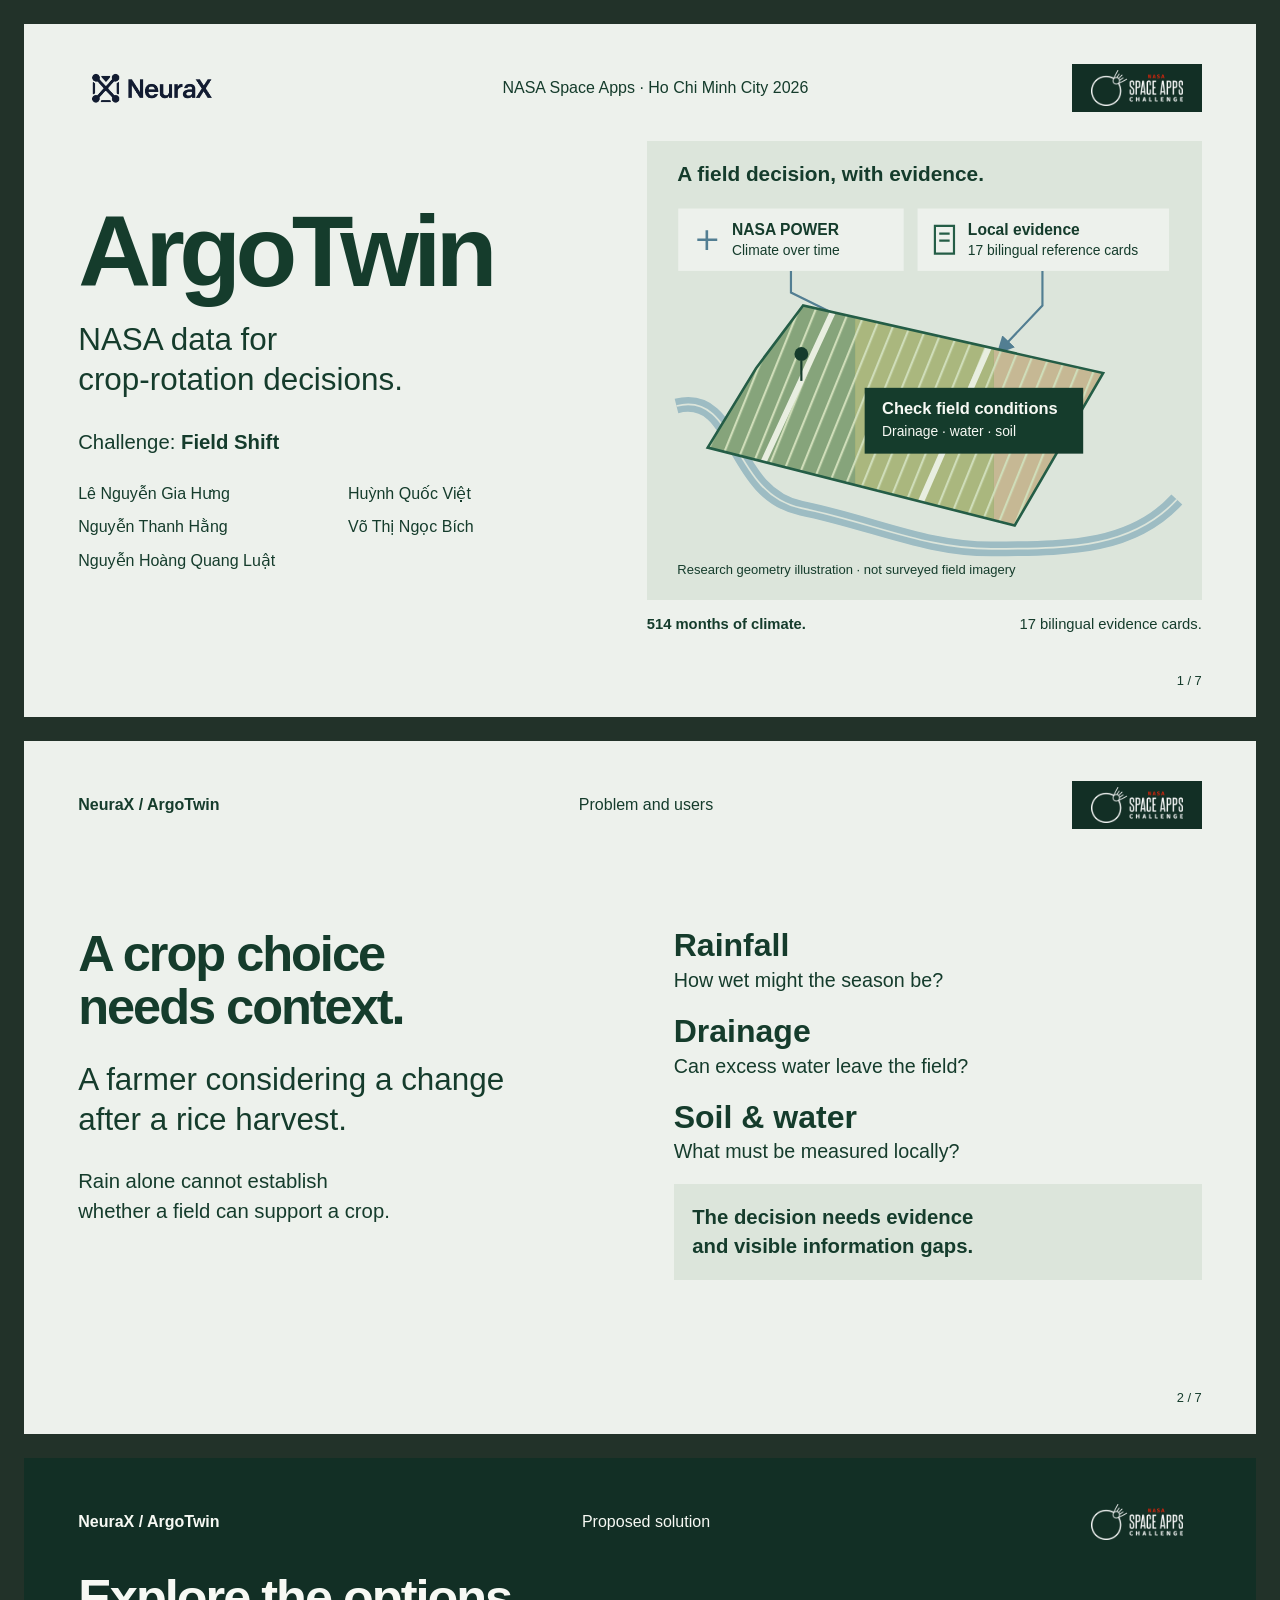
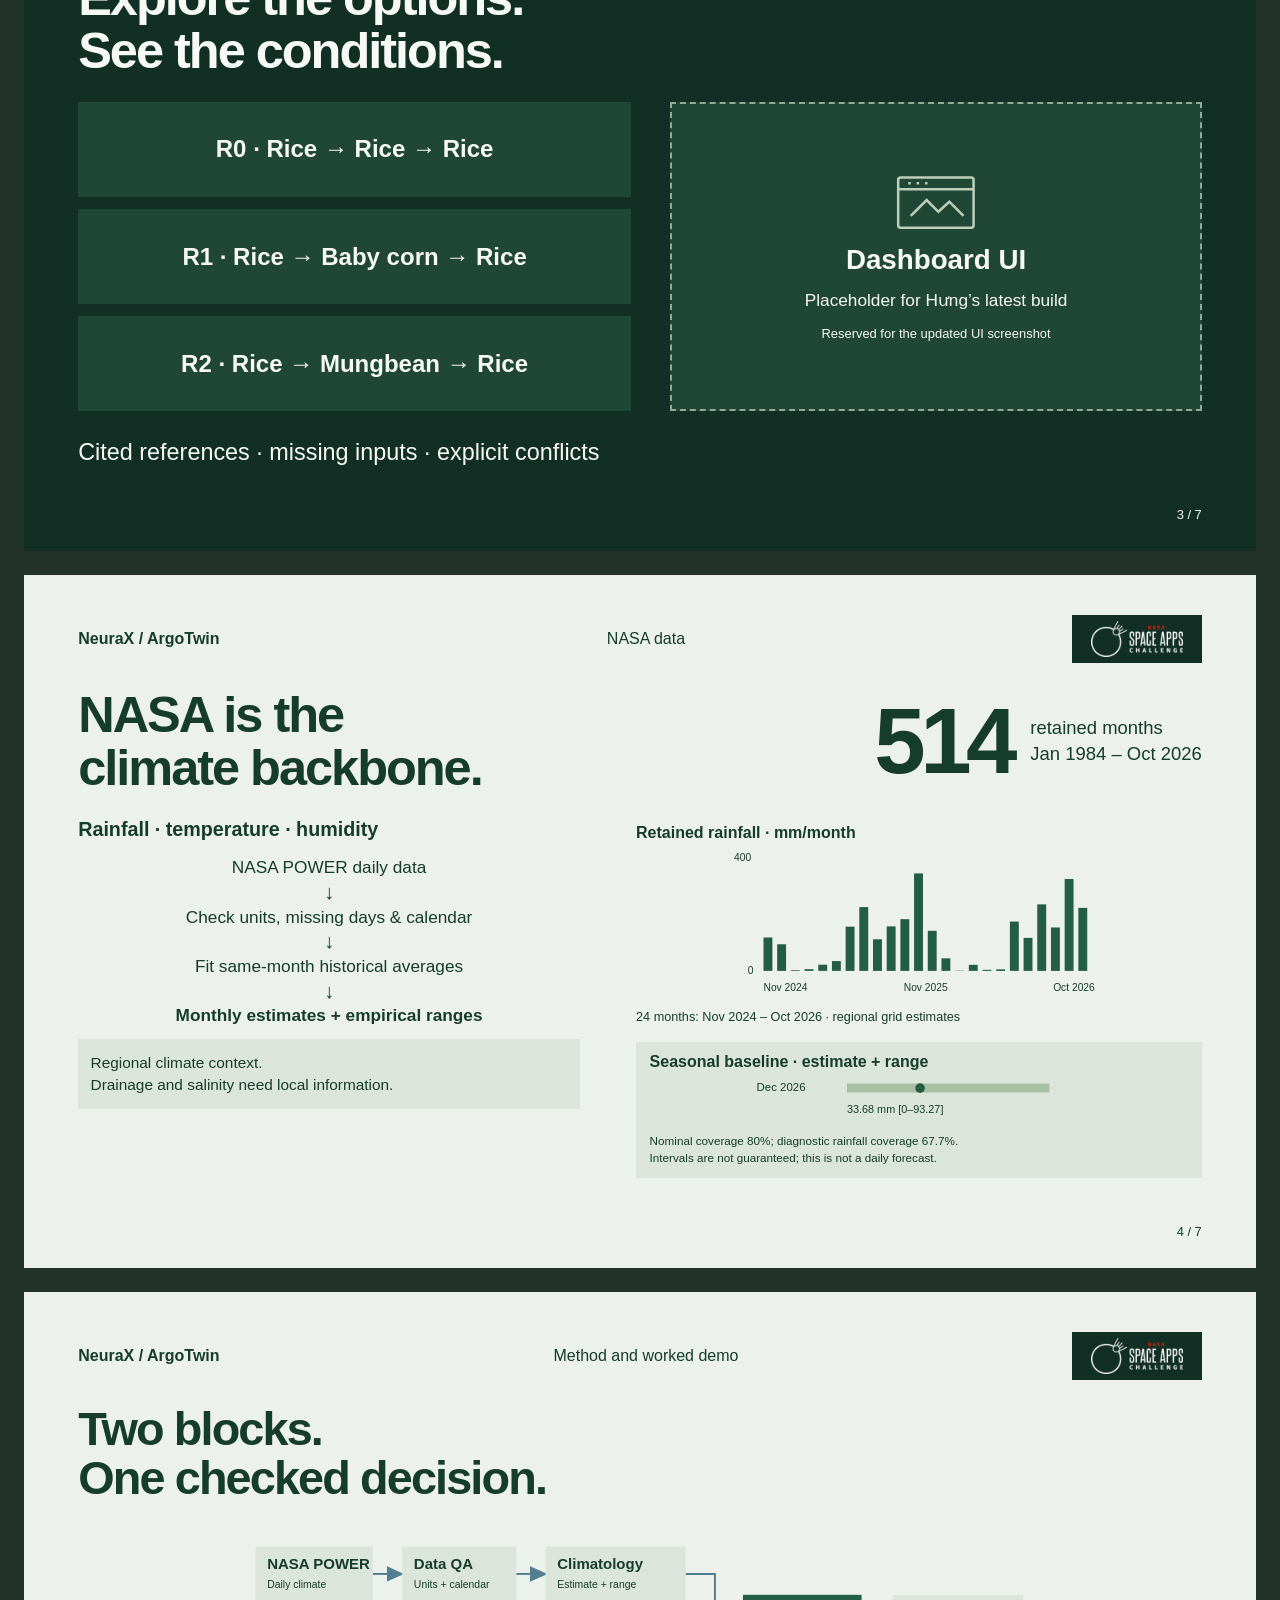
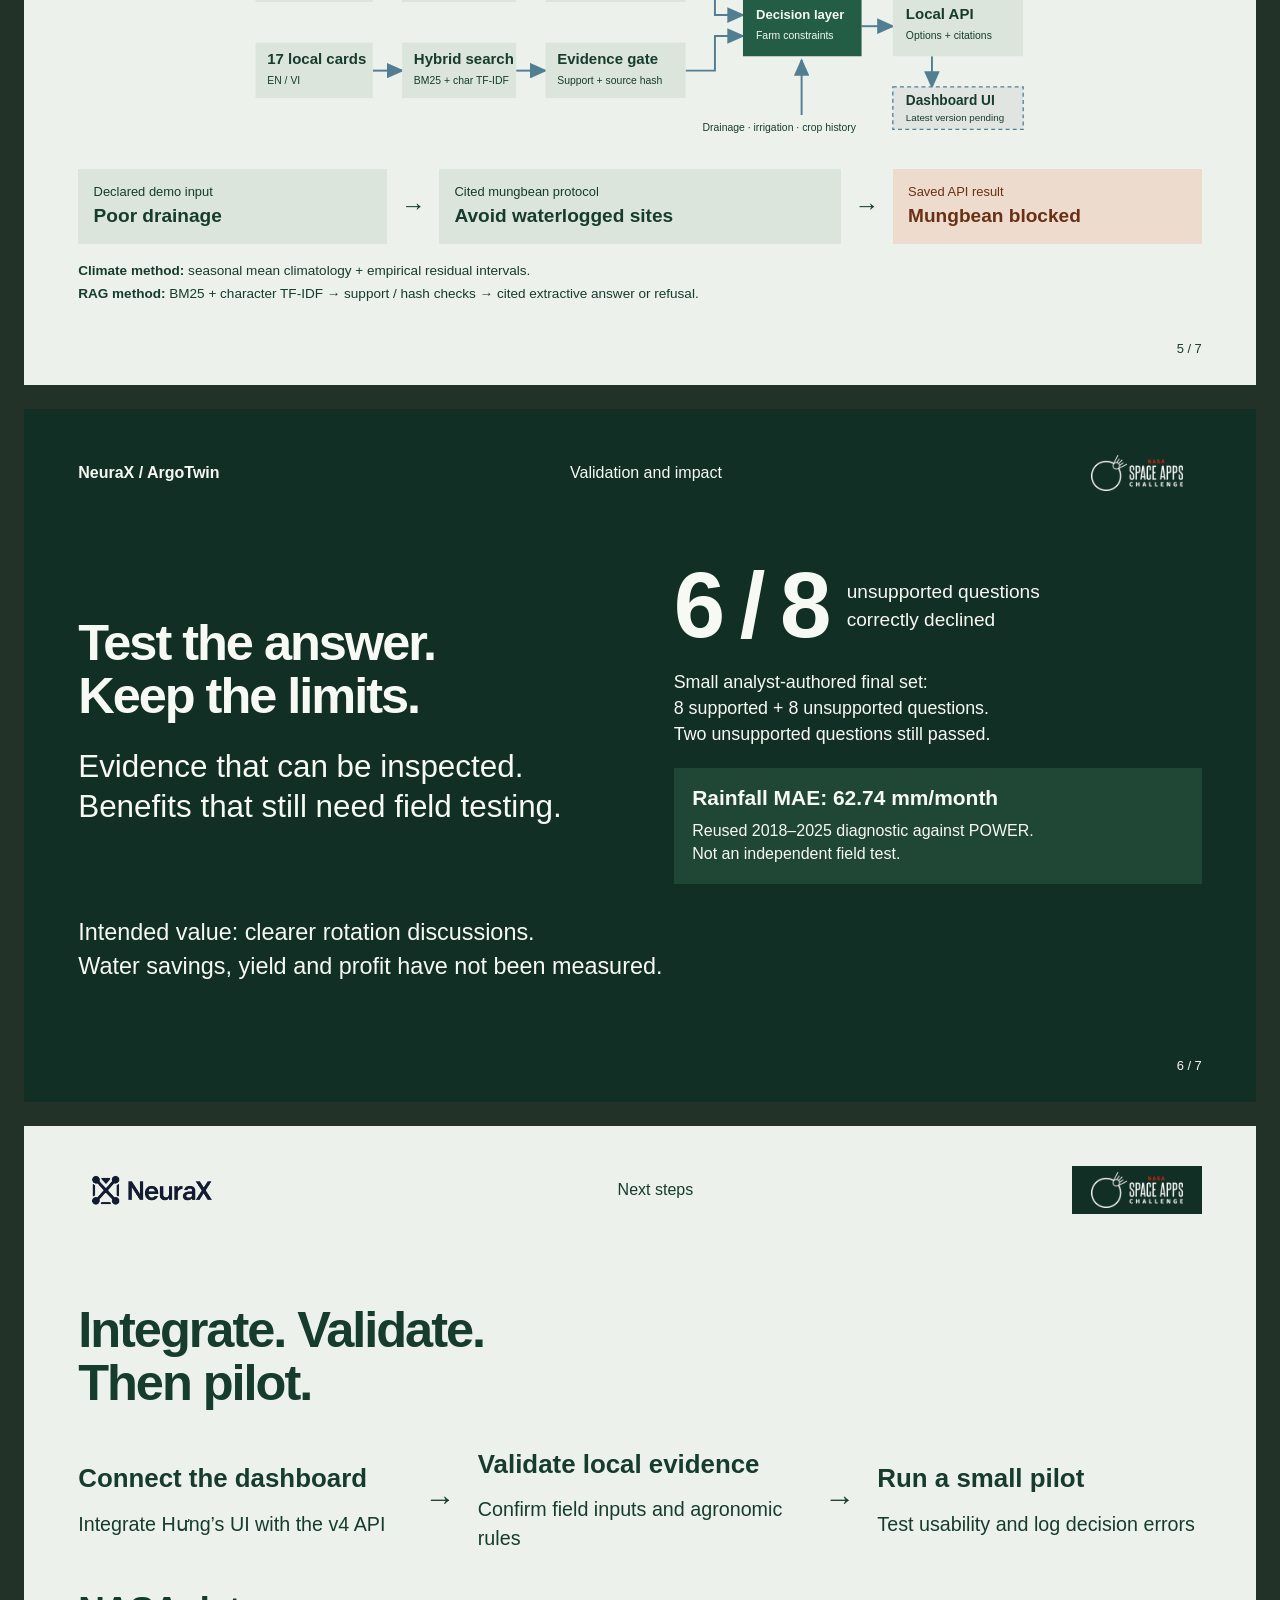
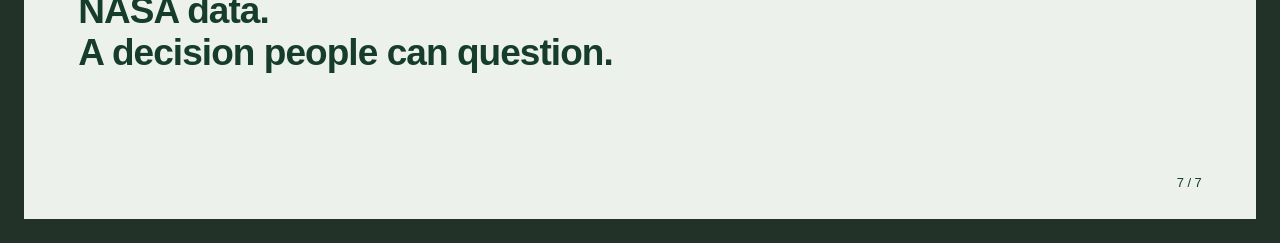
==== nasa-space-apps-2026/pitch/argotwin/ArgoTwin-Pitch.html @ 54bdc5c4 "docs(pitch): add editable seven-slide ArgoTwin deck and speaker handoff" ====
<!doctype html><html lang="en"><head><meta charset="utf-8"><meta name="viewport" content="width=device-width,initial-scale=1"><title>ArgoTwin — seven static slides</title><meta name="description" content="Exactly seven static, PDF-ready ArgoTwin slides for NASA Space Apps Field Shift."><style>:root{font-family:"Segoe UI",Arial,sans-serif;color:#153c2c;background:#223229;font-synthesis:none}*{box-sizing:border-box}body{margin:0;padding:24px 0}.deck{width:min(1440px,calc(100vw - 48px));margin:auto;container-type:inline-size}.slide{background:#edf1ec;width:100%;aspect-ratio:16/9;padding:3.2cqw 4.4cqw 2.2cqw;display:grid;grid-template-rows:4cqw minmax(0,1fr) 2.4cqw;gap:2cqw;margin-bottom:24px;overflow:hidden;break-after:page;page-break-after:always}.slide:last-child{margin-bottom:0;break-after:auto;page-break-after:auto}.slide.dark{background:#122f25;color:#f7f9f4}header,footer{display:flex;align-items:center;justify-content:space-between;gap:2cqw}header{font-size:1.3cqw}footer{font-size:1.05cqw;line-height:1.35;align-items:end}footer>span:last-child{white-space:nowrap}.wordmark{font-weight:650}.team-logo{width:13cqw;height:4cqw;object-fit:contain;object-position:left center}.event-logo{width:10.5cqw;height:3.9cqw;object-fit:contain;background:#122f25;padding:.5cqw .8cqw}h1,h2,p,figure,ul{margin:0}h1{font-size:8.2cqw;letter-spacing:-.055em;line-height:1;font-weight:650}h2{font-size:4.1cqw;line-height:1.05;letter-spacing:-.04em;font-weight:600}p{font-size:1.65cqw;line-height:1.45}strong{font-weight:650}.content{min-height:0;align-content:center}.lead{font-size:2.55cqw;line-height:1.28}.fine{font-size:1.03cqw;line-height:1.45}.cover-argo{display:grid;grid-template-columns:1fr 1.06fr;gap:4%;align-items:center}.cover-copy h1{margin-bottom:1.5cqw}.cover-copy .lead{margin-bottom:2.2cqw}.challenge-name{font-size:1.65cqw}.team-roster{list-style:none;padding:0;margin-top:2.1cqw;display:grid;grid-template-columns:1fr 1fr;gap:.9cqw 1.3cqw;font-size:1.3cqw;line-height:1.4}.team-roster li:last-child{grid-column:1/-1}.cover-visual{display:grid;gap:1.3cqw}.cover-visual>img{display:block;width:100%;height:auto}.cover-visual figcaption{display:flex;justify-content:space-between;gap:1.5cqw;font-size:1.2cqw}.problem{display:grid;grid-template-columns:1fr 1fr;gap:6%}.problem .lead{margin:2.2cqw 0}.decision-list>div{display:grid;gap:.4cqw;margin-bottom:1.7cqw}.decision-list strong{font-size:2.6cqw}.decision-list span{font-size:1.6cqw}.callout{background:#dce5db;padding:1.5cqw;font-weight:600}.solution-static{display:grid;gap:2cqw;grid-template-rows:auto 1fr auto}.solution-split{display:grid;grid-template-columns:1.04fr 1fr;gap:3.5%;min-height:0}.rotation-rows{display:grid;gap:1cqw;align-content:center}.rotation-rows>div{background:#204735;padding:1.35cqw 1.6cqw;display:grid;gap:.5cqw}.rotation-rows strong{font-size:1.95cqw}.rotation-rows span{font-size:1.3cqw}.statement{font-size:1.9cqw}.ui-placeholder{background:#204735;outline:2px dashed #91ab94;outline-offset:-2px;display:flex;flex-direction:column;align-items:center;justify-content:center;text-align:center;padding:2cqw;gap:1cqw}.ui-placeholder svg{width:6.8cqw;height:4.8cqw;fill:none;stroke:#bdcfb9;stroke-width:3}.ui-placeholder strong{font-size:2.25cqw}.ui-placeholder p{font-size:1.4cqw}.ui-placeholder figcaption{font-size:1.05cqw}.data-static{display:grid;gap:1.7cqw;grid-template-rows:auto 1fr}.data-title{display:flex;align-items:center;justify-content:space-between;gap:2cqw}.data-title>div{display:flex;align-items:center;gap:1.5cqw}.big-number{font-size:7.5cqw;line-height:1;letter-spacing:-.06em;white-space:nowrap}.data-title p{font-size:1.5cqw}.data-columns{display:grid;grid-template-columns:.94fr 1.06fr;gap:5%;min-height:0}.data-variables{font-weight:650;font-size:1.6cqw}.data-flow{display:grid;gap:.25cqw;margin:1.1cqw 0;font-size:1.4cqw;line-height:1.2}.data-flow b{font-size:1.65cqw;line-height:1.1}.data-limit{background:#dce5db;padding:1cqw;font-size:1.25cqw}.data-charts{display:grid;gap:.9cqw;min-height:0;align-content:center}.data-charts figure{min-height:0}.data-charts figcaption{font-size:1.3cqw;font-weight:600;margin-bottom:.4cqw}.data-charts svg{display:block;width:100%;height:auto}.data-charts figure:first-child svg{max-height:15cqw}.forecast-strip{background:#dce5db;padding:.9cqw 1.1cqw}.forecast-strip svg{max-height:5.8cqw}.forecast-strip .fine{font-size:.95cqw}.method-static{display:grid;grid-template-rows:auto minmax(0,1fr) auto auto;gap:1.45cqw}.method-static h2{font-size:3.8cqw}.architecture-map{width:100%;height:100%;min-height:0;object-fit:contain;display:block}.worked-demo{display:grid;grid-template-columns:1fr auto 1.3fr auto 1fr;gap:1.1cqw;align-items:center}.worked-demo>div{background:#dce5db;padding:1cqw 1.25cqw;min-height:6.1cqw;display:grid;gap:.5cqw;align-content:center}.worked-demo span{font-size:1.05cqw}.worked-demo strong{font-size:1.55cqw;line-height:1.2}.worked-demo>b{font-size:2cqw}.worked-demo .blocked-result{background:#eddbce;color:#693014}.validation{display:grid;grid-template-columns:1fr 1fr;gap:4% 6%;align-items:center}.validation .lead{margin-top:2cqw}.evaluation{display:flex;gap:1.7cqw;align-items:center;margin-bottom:1.5cqw}.evaluation p{font-size:1.55cqw}.validation-proof>p{font-size:1.45cqw}.climate-limit{margin-top:1.6cqw;padding:1.5cqw;background:#204735}.climate-limit strong{font-size:1.7cqw}.climate-limit p{font-size:1.3cqw;margin-top:.7cqw}.impact{grid-column:1/-1;font-size:1.9cqw;margin-top:1cqw}.next{display:grid;gap:3cqw}.next-flow{display:flex;align-items:center;justify-content:space-between;gap:1.8cqw}.next-flow p{display:grid;gap:1cqw;flex:1}.next-flow strong{font-size:2.1cqw}.next-flow span{font-size:1.6cqw}.next-flow>b{font-size:2.5cqw}.closing{font-size:3cqw;line-height:1.15;font-weight:600;letter-spacing:-.025em}
.data-flow{text-align:center}
.rotation-rows{grid-auto-rows:1fr;align-content:stretch}
.rotation-rows>div{place-items:center;text-align:center;min-height:6cqw}
.method-summary{display:grid;gap:.35cqw}
.method-summary p{font-size:1.1cqw;line-height:1.4}
.data-flow b{display:block;width:100%;justify-self:stretch;text-align:center}
.data-charts{display:flex;flex-direction:column;justify-content:center;gap:1.3cqw}
.data-charts figure{flex:0 0 auto;min-height:auto}
.data-charts figure:first-child svg{height:12.5cqw;max-height:none}
.data-charts figure:first-child .fine{margin-top:.5cqw}
.forecast-strip svg{height:4.6cqw;max-height:none}
@media print{@page{size:16in 9in;margin:0}:root,body{background:#edf1ec;print-color-adjust:exact;-webkit-print-color-adjust:exact}body{padding:0;margin:0}.deck{width:16in;max-width:none;margin:0}.slide{height:9in;aspect-ratio:auto;margin:0;break-inside:avoid;page-break-inside:avoid}.slide:last-child{break-after:auto;page-break-after:auto}}
</style></head><body data-static="true"><main class="deck"><section id="slide-1" class="slide active" aria-labelledby="title1" data-title="Project and team">
 <header><img class="team-logo" src="[data-uri]" alt="NeuraX team"><span>NASA Space Apps · Ho Chi Minh City 2026</span><img class="event-logo" src="[data-uri]" alt="NASA International Space Apps Challenge"></header>
 <div class="cover content cover-argo">
  <div class="cover-copy"><h1 id="title1">ArgoTwin</h1><p class="lead">NASA data for<br>crop-rotation decisions.</p><p class="challenge-name">Challenge: <strong>Field Shift</strong></p><ul class="team-roster" aria-label="NeuraX team members"><li>Lê Nguyễn Gia Hưng</li><li>Huỳnh Quốc Việt</li><li>Nguyễn Thanh Hằng</li><li>Võ Thị Ngọc Bích</li><li>Nguyễn Hoàng Quang Luật</li></ul></div>
  <figure class="cover-visual"><img src="[data-uri]" alt="Illustration of NASA climate and local evidence supporting conditional field decisions; not a surveyed field"><figcaption><strong>514 months of climate.</strong><span>17 bilingual evidence cards.</span></figcaption></figure>
 </div>
 <footer><span></span><span>1 / 7</span></footer>
</section><section id="slide-2" class="slide" aria-labelledby="title2" data-title="Problem and users">
 <header><span class="wordmark">NeuraX / ArgoTwin</span><span>Problem and users</span><img class="event-logo" src="[data-uri]" alt="NASA International Space Apps Challenge"></header>
 <div class="content problem"><div><h2 id="title2">A crop choice<br>needs context.</h2><p class="lead">A farmer considering a change<br>after a rice harvest.</p><p>Rain alone cannot establish<br>whether a field can support a crop.</p></div><div class="decision-list"><div><strong>Rainfall</strong><span>How wet might the season be?</span></div><div><strong>Drainage</strong><span>Can excess water leave the field?</span></div><div><strong>Soil & water</strong><span>What must be measured locally?</span></div><p class="callout">The decision needs evidence<br>and visible information gaps.</p></div></div>
 <footer><span></span><span>2 / 7</span></footer>
</section><section id="slide-3" class="slide dark" aria-labelledby="title3"><header><span class="wordmark">NeuraX / ArgoTwin</span><span>Proposed solution</span><img class="event-logo" src="[data-uri]" alt="NASA Space Apps Challenge"></header>
<div class="content solution-static"><h2 id="title3">Explore the options.<br>See the conditions.</h2><div class="solution-split"><div class="rotation-rows"><div><strong>R0 · Rice → Rice → Rice</strong></div><div><strong>R1 · Rice → Baby corn → Rice</strong></div><div><strong>R2 · Rice → Mungbean → Rice</strong></div></div><figure class="ui-placeholder"><svg viewBox="0 0 100 70" aria-hidden="true"><rect x="5" y="5" width="90" height="60" rx="3"/><path d="M5 19H95M17 12H20M27 12H30M37 12H40M20 51L39 32L53 46L66 34L83 51"/></svg><strong>Dashboard UI</strong><p>Placeholder for Hưng’s latest build</p><figcaption>Reserved for the updated UI screenshot</figcaption></figure></div><p class="statement">Cited references · missing inputs · explicit conflicts</p></div>
<footer><span></span><span>3 / 7</span></footer></section><section id="slide-4" class="slide" aria-labelledby="title4"><header><span class="wordmark">NeuraX / ArgoTwin</span><span>NASA data</span><img class="event-logo" src="[data-uri]" alt="NASA Space Apps Challenge"></header>
<div class="content data-static"><div class="data-title"><h2 id="title4">NASA is the<br>climate backbone.</h2><div><strong class="big-number">514</strong><p>retained months<br>Jan 1984 – Oct 2026</p></div></div><div class="data-columns"><div><p class="data-variables">Rainfall · temperature · humidity</p><div class="data-flow"><span>NASA POWER daily data</span><b>↓</b><span>Check units, missing days &amp; calendar</span><b>↓</b><span>Fit same-month historical averages</span><b>↓</b><strong>Monthly estimates + empirical ranges</strong></div><p class="data-limit">Regional climate context.<br>Drainage and salinity need local information.</p></div><div class="data-charts"><figure><figcaption>Retained rainfall · mm/month</figcaption><svg viewBox="0 0 540 225" role="img" aria-label="Retained monthly POWER rainfall, November 2024 to October 2026"><g font-family="Segoe UI,Arial,sans-serif" font-size="15" fill="#153c2c"><text x="0" y="20">400</text><text x="20" y="185">0</text><rect x="43" y="132.22" width="13" height="48.78" fill="#245d46"/><rect x="63" y="142.11" width="13" height="38.89" fill="#245d46"/><rect x="83" y="179.95" width="13" height="1.05" fill="#245d46"/><rect x="103" y="178.48" width="13" height="2.52" fill="#245d46"/><rect x="123" y="171.98" width="13" height="9.02" fill="#245d46"/><rect x="143" y="166.67" width="13" height="14.33" fill="#245d46"/><rect x="163" y="116.40" width="13" height="64.60" fill="#245d46"/><rect x="183" y="87.78" width="13" height="93.22" fill="#245d46"/><rect x="203" y="134.85" width="13" height="46.15" fill="#245d46"/><rect x="223" y="116.00" width="13" height="65.00" fill="#245d46"/><rect x="243" y="105.45" width="13" height="75.55" fill="#245d46"/><rect x="263" y="38.56" width="13" height="142.44" fill="#245d46"/><rect x="283" y="122.49" width="13" height="58.51" fill="#245d46"/><rect x="303" y="162.65" width="13" height="18.35" fill="#245d46"/><rect x="323" y="180.62" width="13" height="0.38" fill="#245d46"/><rect x="343" y="172.17" width="13" height="8.83" fill="#245d46"/><rect x="363" y="179.48" width="13" height="1.52" fill="#245d46"/><rect x="383" y="178.71" width="13" height="2.29" fill="#245d46"/><rect x="403" y="108.95" width="13" height="72.05" fill="#245d46"/><rect x="423" y="132.78" width="13" height="48.22" fill="#245d46"/><rect x="443" y="83.83" width="13" height="97.17" fill="#245d46"/><rect x="463" y="117.59" width="13" height="63.41" fill="#245d46"/><rect x="483" y="46.78" width="13" height="134.22" fill="#245d46"/><rect x="503" y="88.96" width="13" height="92.04" fill="#245d46"/><text x="43" y="211">Nov 2024</text><text x="280" y="211" text-anchor="middle">Nov 2025</text><text x="527" y="211" text-anchor="end">Oct 2026</text></g></svg><p class="fine">24 months: Nov 2024 – Oct 2026 · regional grid estimates</p></figure><figure class="forecast-strip"><figcaption>Seasonal baseline · estimate + range</figcaption><svg viewBox="0 0 540 94" role="img" aria-label="December 2026 rainfall estimate 33.68 millimetres, empirical range zero to 93.27"><g font-family="Segoe UI,Arial,sans-serif" fill="#153c2c"><text x="0" y="25" font-size="19">Dec 2026</text><line x1="150" y1="20" x2="485.77" y2="20" stroke="#a8bfa4" stroke-width="15"/><circle cx="271.25" cy="20" r="8" fill="#245d46"/><text x="150" y="62" font-size="18">33.68 mm  [0–93.27]</text></g></svg><p class="fine">Nominal coverage 80%; diagnostic rainfall coverage 67.7%.<br>Intervals are not guaranteed; this is not a daily forecast.</p></figure></div></div></div>
<footer><span></span><span>4 / 7</span></footer></section><section id="slide-5" class="slide" aria-labelledby="title5"><header><span class="wordmark">NeuraX / ArgoTwin</span><span>Method and worked demo</span><img class="event-logo" src="[data-uri]" alt="NASA Space Apps Challenge"></header>
<div class="content method-static"><h2 id="title5">Two blocks.<br>One checked decision.</h2><img class="architecture-map" src="[data-uri]" alt="Climate and retrieval blocks feed a decision layer and local API; dashboard UI is pending"><div class="worked-demo"><div><span>Declared demo input</span><strong>Poor drainage</strong></div><b aria-hidden="true">→</b><div><span>Cited mungbean protocol</span><strong>Avoid waterlogged sites</strong></div><b aria-hidden="true">→</b><div class="blocked-result"><span>Saved API result</span><strong>Mungbean blocked</strong></div></div><div class="method-summary"><p><strong>Climate method:</strong> seasonal mean climatology + empirical residual intervals.</p><p><strong>RAG method:</strong> BM25 + character TF-IDF → support / hash checks → cited extractive answer or refusal.</p></div></div>
<footer><span></span><span>5 / 7</span></footer></section><section id="slide-6" class="slide dark" aria-labelledby="title6" data-title="Validation and impact">
 <header><span class="wordmark">NeuraX / ArgoTwin</span><span>Validation and impact</span><img class="event-logo" src="[data-uri]" alt="NASA International Space Apps Challenge"></header>
 <div class="content validation"><div><h2 id="title6">Test the answer.<br>Keep the limits.</h2><p class="lead">Evidence that can be inspected.<br>Benefits that still need field testing.</p></div><div class="validation-proof"><div class="evaluation"><strong class="big-number">6 / 8</strong><p>unsupported questions<br>correctly declined</p></div><p>Small analyst-authored final set:<br>8 supported + 8 unsupported questions.<br>Two unsupported questions still passed.</p><div class="climate-limit"><strong>Rainfall MAE: 62.74 mm/month</strong><p>Reused 2018–2025 diagnostic against POWER.<br>Not an independent field test.</p></div></div><p class="impact">Intended value: clearer rotation discussions.<br>Water savings, yield and profit have not been measured.</p></div>
 <footer><span></span><span>6 / 7</span></footer>
</section><section id="slide-7" class="slide" aria-labelledby="title7" data-title="Next steps">
 <header><img class="team-logo" src="[data-uri]" alt="NeuraX team"><span>Next steps</span><img class="event-logo" src="[data-uri]" alt="NASA International Space Apps Challenge"></header>
 <div class="content next"><h2 id="title7">Integrate. Validate.<br>Then pilot.</h2><div class="next-flow"><p><strong>Connect the dashboard</strong><span>Integrate Hưng’s UI with the v4 API</span></p><b aria-hidden="true">→</b><p><strong>Validate local evidence</strong><span>Confirm field inputs and agronomic rules</span></p><b aria-hidden="true">→</b><p><strong>Run a small pilot</strong><span>Test usability and log decision errors</span></p></div><p class="closing">NASA data.<br>A decision people can question.</p></div>
 <footer><span></span><span>7 / 7</span></footer>
</section></main></body></html>
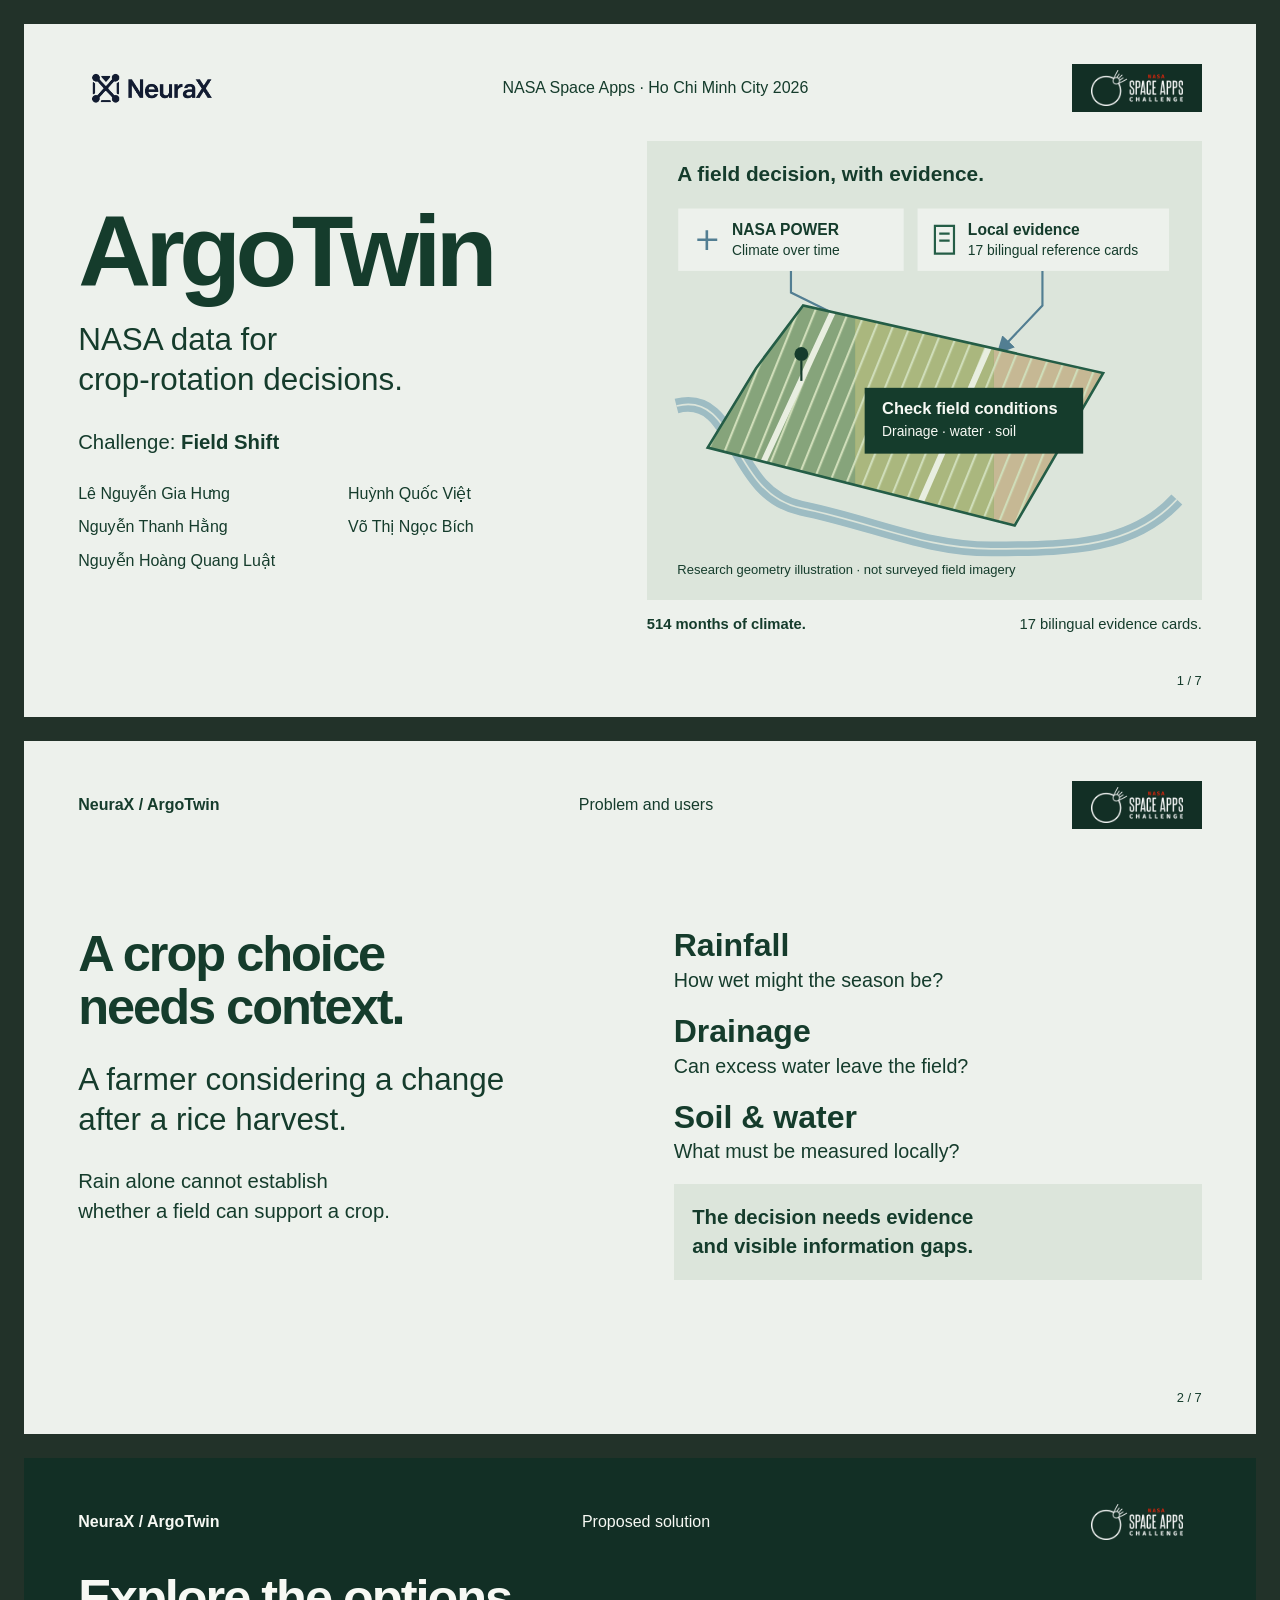
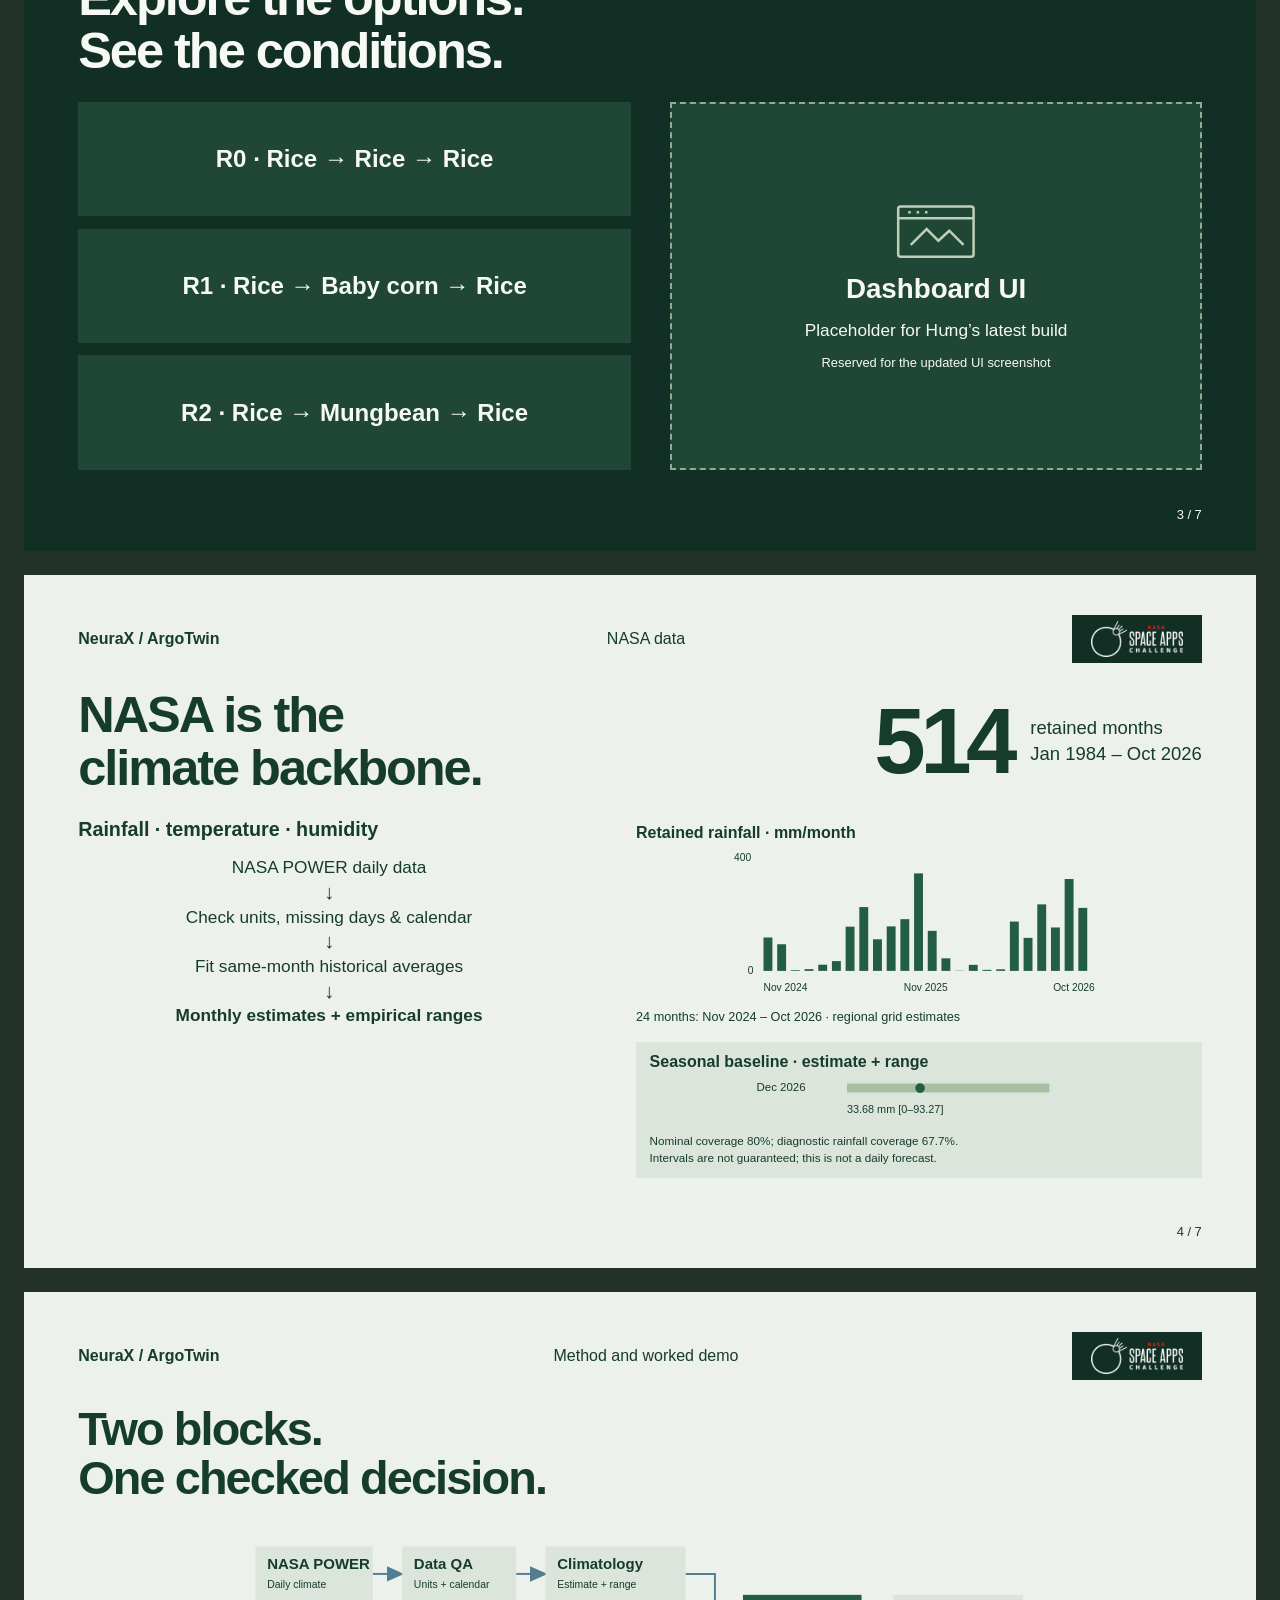
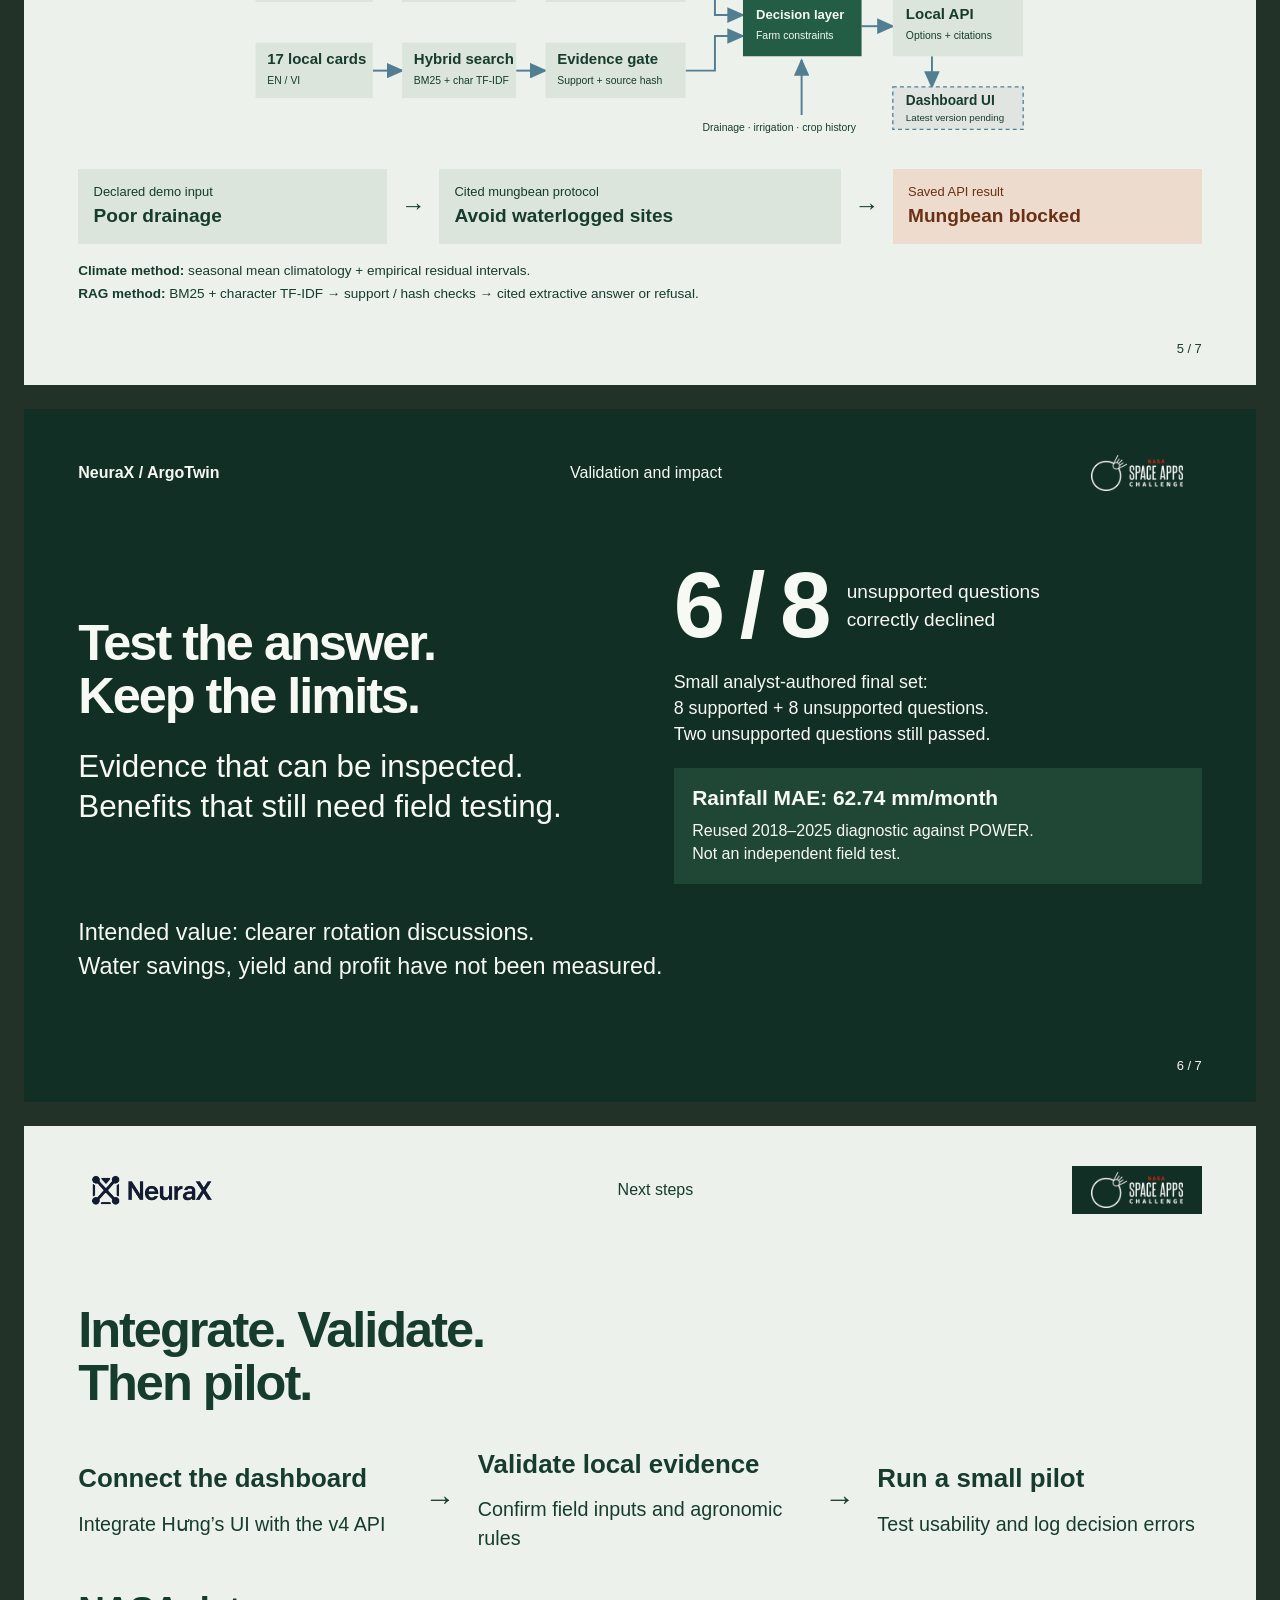
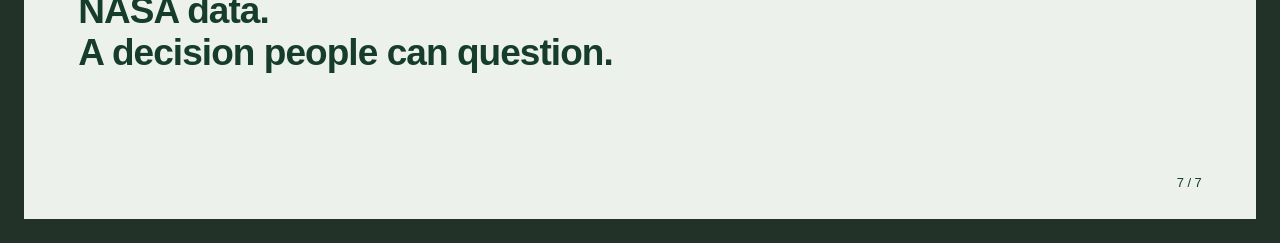
==== commit 8d81cc54: "docs(pitch): trim slide copy and clarify rainfall uncertainty" ====
--- a/nasa-space-apps-2026/pitch/argotwin/ArgoTwin-Pitch.html
+++ b/nasa-space-apps-2026/pitch/argotwin/ArgoTwin-Pitch.html
@@ -1,5 +1,6 @@
 <!doctype html><html lang="en"><head><meta charset="utf-8"><meta name="viewport" content="width=device-width,initial-scale=1"><title>ArgoTwin — seven static slides</title><meta name="description" content="Exactly seven static, PDF-ready ArgoTwin slides for NASA Space Apps Field Shift."><style>:root{font-family:"Segoe UI",Arial,sans-serif;color:#153c2c;background:#223229;font-synthesis:none}*{box-sizing:border-box}body{margin:0;padding:24px 0}.deck{width:min(1440px,calc(100vw - 48px));margin:auto;container-type:inline-size}.slide{background:#edf1ec;width:100%;aspect-ratio:16/9;padding:3.2cqw 4.4cqw 2.2cqw;display:grid;grid-template-rows:4cqw minmax(0,1fr) 2.4cqw;gap:2cqw;margin-bottom:24px;overflow:hidden;break-after:page;page-break-after:always}.slide:last-child{margin-bottom:0;break-after:auto;page-break-after:auto}.slide.dark{background:#122f25;color:#f7f9f4}header,footer{display:flex;align-items:center;justify-content:space-between;gap:2cqw}header{font-size:1.3cqw}footer{font-size:1.05cqw;line-height:1.35;align-items:end}footer>span:last-child{white-space:nowrap}.wordmark{font-weight:650}.team-logo{width:13cqw;height:4cqw;object-fit:contain;object-position:left center}.event-logo{width:10.5cqw;height:3.9cqw;object-fit:contain;background:#122f25;padding:.5cqw .8cqw}h1,h2,p,figure,ul{margin:0}h1{font-size:8.2cqw;letter-spacing:-.055em;line-height:1;font-weight:650}h2{font-size:4.1cqw;line-height:1.05;letter-spacing:-.04em;font-weight:600}p{font-size:1.65cqw;line-height:1.45}strong{font-weight:650}.content{min-height:0;align-content:center}.lead{font-size:2.55cqw;line-height:1.28}.fine{font-size:1.03cqw;line-height:1.45}.cover-argo{display:grid;grid-template-columns:1fr 1.06fr;gap:4%;align-items:center}.cover-copy h1{margin-bottom:1.5cqw}.cover-copy .lead{margin-bottom:2.2cqw}.challenge-name{font-size:1.65cqw}.team-roster{list-style:none;padding:0;margin-top:2.1cqw;display:grid;grid-template-columns:1fr 1fr;gap:.9cqw 1.3cqw;font-size:1.3cqw;line-height:1.4}.team-roster li:last-child{grid-column:1/-1}.cover-visual{display:grid;gap:1.3cqw}.cover-visual>img{display:block;width:100%;height:auto}.cover-visual figcaption{display:flex;justify-content:space-between;gap:1.5cqw;font-size:1.2cqw}.problem{display:grid;grid-template-columns:1fr 1fr;gap:6%}.problem .lead{margin:2.2cqw 0}.decision-list>div{display:grid;gap:.4cqw;margin-bottom:1.7cqw}.decision-list strong{font-size:2.6cqw}.decision-list span{font-size:1.6cqw}.callout{background:#dce5db;padding:1.5cqw;font-weight:600}.solution-static{display:grid;gap:2cqw;grid-template-rows:auto 1fr auto}.solution-split{display:grid;grid-template-columns:1.04fr 1fr;gap:3.5%;min-height:0}.rotation-rows{display:grid;gap:1cqw;align-content:center}.rotation-rows>div{background:#204735;padding:1.35cqw 1.6cqw;display:grid;gap:.5cqw}.rotation-rows strong{font-size:1.95cqw}.rotation-rows span{font-size:1.3cqw}.statement{font-size:1.9cqw}.ui-placeholder{background:#204735;outline:2px dashed #91ab94;outline-offset:-2px;display:flex;flex-direction:column;align-items:center;justify-content:center;text-align:center;padding:2cqw;gap:1cqw}.ui-placeholder svg{width:6.8cqw;height:4.8cqw;fill:none;stroke:#bdcfb9;stroke-width:3}.ui-placeholder strong{font-size:2.25cqw}.ui-placeholder p{font-size:1.4cqw}.ui-placeholder figcaption{font-size:1.05cqw}.data-static{display:grid;gap:1.7cqw;grid-template-rows:auto 1fr}.data-title{display:flex;align-items:center;justify-content:space-between;gap:2cqw}.data-title>div{display:flex;align-items:center;gap:1.5cqw}.big-number{font-size:7.5cqw;line-height:1;letter-spacing:-.06em;white-space:nowrap}.data-title p{font-size:1.5cqw}.data-columns{display:grid;grid-template-columns:.94fr 1.06fr;gap:5%;min-height:0}.data-variables{font-weight:650;font-size:1.6cqw}.data-flow{display:grid;gap:.25cqw;margin:1.1cqw 0;font-size:1.4cqw;line-height:1.2}.data-flow b{font-size:1.65cqw;line-height:1.1}.data-limit{background:#dce5db;padding:1cqw;font-size:1.25cqw}.data-charts{display:grid;gap:.9cqw;min-height:0;align-content:center}.data-charts figure{min-height:0}.data-charts figcaption{font-size:1.3cqw;font-weight:600;margin-bottom:.4cqw}.data-charts svg{display:block;width:100%;height:auto}.data-charts figure:first-child svg{max-height:15cqw}.forecast-strip{background:#dce5db;padding:.9cqw 1.1cqw}.forecast-strip svg{max-height:5.8cqw}.forecast-strip .fine{font-size:.95cqw}.method-static{display:grid;grid-template-rows:auto minmax(0,1fr) auto auto;gap:1.45cqw}.method-static h2{font-size:3.8cqw}.architecture-map{width:100%;height:100%;min-height:0;object-fit:contain;display:block}.worked-demo{display:grid;grid-template-columns:1fr auto 1.3fr auto 1fr;gap:1.1cqw;align-items:center}.worked-demo>div{background:#dce5db;padding:1cqw 1.25cqw;min-height:6.1cqw;display:grid;gap:.5cqw;align-content:center}.worked-demo span{font-size:1.05cqw}.worked-demo strong{font-size:1.55cqw;line-height:1.2}.worked-demo>b{font-size:2cqw}.worked-demo .blocked-result{background:#eddbce;color:#693014}.validation{display:grid;grid-template-columns:1fr 1fr;gap:4% 6%;align-items:center}.validation .lead{margin-top:2cqw}.evaluation{display:flex;gap:1.7cqw;align-items:center;margin-bottom:1.5cqw}.evaluation p{font-size:1.55cqw}.validation-proof>p{font-size:1.45cqw}.climate-limit{margin-top:1.6cqw;padding:1.5cqw;background:#204735}.climate-limit strong{font-size:1.7cqw}.climate-limit p{font-size:1.3cqw;margin-top:.7cqw}.impact{grid-column:1/-1;font-size:1.9cqw;margin-top:1cqw}.next{display:grid;gap:3cqw}.next-flow{display:flex;align-items:center;justify-content:space-between;gap:1.8cqw}.next-flow p{display:grid;gap:1cqw;flex:1}.next-flow strong{font-size:2.1cqw}.next-flow span{font-size:1.6cqw}.next-flow>b{font-size:2.5cqw}.closing{font-size:3cqw;line-height:1.15;font-weight:600;letter-spacing:-.025em}
 .data-flow{text-align:center}
+.solution-static{grid-template-rows:auto minmax(0,1fr)}
 .rotation-rows{grid-auto-rows:1fr;align-content:stretch}
 .rotation-rows>div{place-items:center;text-align:center;min-height:6cqw}
 .method-summary{display:grid;gap:.35cqw}
@@ -23,9 +24,9 @@
  <div class="content problem"><div><h2 id="title2">A crop choice<br>needs context.</h2><p class="lead">A farmer considering a change<br>after a rice harvest.</p><p>Rain alone cannot establish<br>whether a field can support a crop.</p></div><div class="decision-list"><div><strong>Rainfall</strong><span>How wet might the season be?</span></div><div><strong>Drainage</strong><span>Can excess water leave the field?</span></div><div><strong>Soil & water</strong><span>What must be measured locally?</span></div><p class="callout">The decision needs evidence<br>and visible information gaps.</p></div></div>
  <footer><span></span><span>2 / 7</span></footer>
 </section><section id="slide-3" class="slide dark" aria-labelledby="title3"><header><span class="wordmark">NeuraX / ArgoTwin</span><span>Proposed solution</span><img class="event-logo" src="[data-uri]" alt="NASA Space Apps Challenge"></header>
-<div class="content solution-static"><h2 id="title3">Explore the options.<br>See the conditions.</h2><div class="solution-split"><div class="rotation-rows"><div><strong>R0 · Rice → Rice → Rice</strong></div><div><strong>R1 · Rice → Baby corn → Rice</strong></div><div><strong>R2 · Rice → Mungbean → Rice</strong></div></div><figure class="ui-placeholder"><svg viewBox="0 0 100 70" aria-hidden="true"><rect x="5" y="5" width="90" height="60" rx="3"/><path d="M5 19H95M17 12H20M27 12H30M37 12H40M20 51L39 32L53 46L66 34L83 51"/></svg><strong>Dashboard UI</strong><p>Placeholder for Hưng’s latest build</p><figcaption>Reserved for the updated UI screenshot</figcaption></figure></div><p class="statement">Cited references · missing inputs · explicit conflicts</p></div>
+<div class="content solution-static"><h2 id="title3">Explore the options.<br>See the conditions.</h2><div class="solution-split"><div class="rotation-rows"><div><strong>R0 · Rice → Rice → Rice</strong></div><div><strong>R1 · Rice → Baby corn → Rice</strong></div><div><strong>R2 · Rice → Mungbean → Rice</strong></div></div><figure class="ui-placeholder"><svg viewBox="0 0 100 70" aria-hidden="true"><rect x="5" y="5" width="90" height="60" rx="3"/><path d="M5 19H95M17 12H20M27 12H30M37 12H40M20 51L39 32L53 46L66 34L83 51"/></svg><strong>Dashboard UI</strong><p>Placeholder for Hưng’s latest build</p><figcaption>Reserved for the updated UI screenshot</figcaption></figure></div></div>
 <footer><span></span><span>3 / 7</span></footer></section><section id="slide-4" class="slide" aria-labelledby="title4"><header><span class="wordmark">NeuraX / ArgoTwin</span><span>NASA data</span><img class="event-logo" src="[data-uri]" alt="NASA Space Apps Challenge"></header>
-<div class="content data-static"><div class="data-title"><h2 id="title4">NASA is the<br>climate backbone.</h2><div><strong class="big-number">514</strong><p>retained months<br>Jan 1984 – Oct 2026</p></div></div><div class="data-columns"><div><p class="data-variables">Rainfall · temperature · humidity</p><div class="data-flow"><span>NASA POWER daily data</span><b>↓</b><span>Check units, missing days &amp; calendar</span><b>↓</b><span>Fit same-month historical averages</span><b>↓</b><strong>Monthly estimates + empirical ranges</strong></div><p class="data-limit">Regional climate context.<br>Drainage and salinity need local information.</p></div><div class="data-charts"><figure><figcaption>Retained rainfall · mm/month</figcaption><svg viewBox="0 0 540 225" role="img" aria-label="Retained monthly POWER rainfall, November 2024 to October 2026"><g font-family="Segoe UI,Arial,sans-serif" font-size="15" fill="#153c2c"><text x="0" y="20">400</text><text x="20" y="185">0</text><rect x="43" y="132.22" width="13" height="48.78" fill="#245d46"/><rect x="63" y="142.11" width="13" height="38.89" fill="#245d46"/><rect x="83" y="179.95" width="13" height="1.05" fill="#245d46"/><rect x="103" y="178.48" width="13" height="2.52" fill="#245d46"/><rect x="123" y="171.98" width="13" height="9.02" fill="#245d46"/><rect x="143" y="166.67" width="13" height="14.33" fill="#245d46"/><rect x="163" y="116.40" width="13" height="64.60" fill="#245d46"/><rect x="183" y="87.78" width="13" height="93.22" fill="#245d46"/><rect x="203" y="134.85" width="13" height="46.15" fill="#245d46"/><rect x="223" y="116.00" width="13" height="65.00" fill="#245d46"/><rect x="243" y="105.45" width="13" height="75.55" fill="#245d46"/><rect x="263" y="38.56" width="13" height="142.44" fill="#245d46"/><rect x="283" y="122.49" width="13" height="58.51" fill="#245d46"/><rect x="303" y="162.65" width="13" height="18.35" fill="#245d46"/><rect x="323" y="180.62" width="13" height="0.38" fill="#245d46"/><rect x="343" y="172.17" width="13" height="8.83" fill="#245d46"/><rect x="363" y="179.48" width="13" height="1.52" fill="#245d46"/><rect x="383" y="178.71" width="13" height="2.29" fill="#245d46"/><rect x="403" y="108.95" width="13" height="72.05" fill="#245d46"/><rect x="423" y="132.78" width="13" height="48.22" fill="#245d46"/><rect x="443" y="83.83" width="13" height="97.17" fill="#245d46"/><rect x="463" y="117.59" width="13" height="63.41" fill="#245d46"/><rect x="483" y="46.78" width="13" height="134.22" fill="#245d46"/><rect x="503" y="88.96" width="13" height="92.04" fill="#245d46"/><text x="43" y="211">Nov 2024</text><text x="280" y="211" text-anchor="middle">Nov 2025</text><text x="527" y="211" text-anchor="end">Oct 2026</text></g></svg><p class="fine">24 months: Nov 2024 – Oct 2026 · regional grid estimates</p></figure><figure class="forecast-strip"><figcaption>Seasonal baseline · estimate + range</figcaption><svg viewBox="0 0 540 94" role="img" aria-label="December 2026 rainfall estimate 33.68 millimetres, empirical range zero to 93.27"><g font-family="Segoe UI,Arial,sans-serif" fill="#153c2c"><text x="0" y="25" font-size="19">Dec 2026</text><line x1="150" y1="20" x2="485.77" y2="20" stroke="#a8bfa4" stroke-width="15"/><circle cx="271.25" cy="20" r="8" fill="#245d46"/><text x="150" y="62" font-size="18">33.68 mm  [0–93.27]</text></g></svg><p class="fine">Nominal coverage 80%; diagnostic rainfall coverage 67.7%.<br>Intervals are not guaranteed; this is not a daily forecast.</p></figure></div></div></div>
+<div class="content data-static"><div class="data-title"><h2 id="title4">NASA is the<br>climate backbone.</h2><div><strong class="big-number">514</strong><p>retained months<br>Jan 1984 – Oct 2026</p></div></div><div class="data-columns"><div><p class="data-variables">Rainfall · temperature · humidity</p><div class="data-flow"><span>NASA POWER daily data</span><b>↓</b><span>Check units, missing days &amp; calendar</span><b>↓</b><span>Fit same-month historical averages</span><b>↓</b><strong>Monthly estimates + empirical ranges</strong></div></div><div class="data-charts"><figure><figcaption>Retained rainfall · mm/month</figcaption><svg viewBox="0 0 540 225" role="img" aria-label="Retained monthly POWER rainfall, November 2024 to October 2026"><g font-family="Segoe UI,Arial,sans-serif" font-size="15" fill="#153c2c"><text x="0" y="20">400</text><text x="20" y="185">0</text><rect x="43" y="132.22" width="13" height="48.78" fill="#245d46"/><rect x="63" y="142.11" width="13" height="38.89" fill="#245d46"/><rect x="83" y="179.95" width="13" height="1.05" fill="#245d46"/><rect x="103" y="178.48" width="13" height="2.52" fill="#245d46"/><rect x="123" y="171.98" width="13" height="9.02" fill="#245d46"/><rect x="143" y="166.67" width="13" height="14.33" fill="#245d46"/><rect x="163" y="116.40" width="13" height="64.60" fill="#245d46"/><rect x="183" y="87.78" width="13" height="93.22" fill="#245d46"/><rect x="203" y="134.85" width="13" height="46.15" fill="#245d46"/><rect x="223" y="116.00" width="13" height="65.00" fill="#245d46"/><rect x="243" y="105.45" width="13" height="75.55" fill="#245d46"/><rect x="263" y="38.56" width="13" height="142.44" fill="#245d46"/><rect x="283" y="122.49" width="13" height="58.51" fill="#245d46"/><rect x="303" y="162.65" width="13" height="18.35" fill="#245d46"/><rect x="323" y="180.62" width="13" height="0.38" fill="#245d46"/><rect x="343" y="172.17" width="13" height="8.83" fill="#245d46"/><rect x="363" y="179.48" width="13" height="1.52" fill="#245d46"/><rect x="383" y="178.71" width="13" height="2.29" fill="#245d46"/><rect x="403" y="108.95" width="13" height="72.05" fill="#245d46"/><rect x="423" y="132.78" width="13" height="48.22" fill="#245d46"/><rect x="443" y="83.83" width="13" height="97.17" fill="#245d46"/><rect x="463" y="117.59" width="13" height="63.41" fill="#245d46"/><rect x="483" y="46.78" width="13" height="134.22" fill="#245d46"/><rect x="503" y="88.96" width="13" height="92.04" fill="#245d46"/><text x="43" y="211">Nov 2024</text><text x="280" y="211" text-anchor="middle">Nov 2025</text><text x="527" y="211" text-anchor="end">Oct 2026</text></g></svg><p class="fine">24 months: Nov 2024 – Oct 2026 · regional grid estimates</p></figure><figure class="forecast-strip"><figcaption>Seasonal baseline · estimate + range</figcaption><svg viewBox="0 0 540 94" role="img" aria-label="December 2026 rainfall estimate 33.68 millimetres, empirical range zero to 93.27"><g font-family="Segoe UI,Arial,sans-serif" fill="#153c2c"><text x="0" y="25" font-size="19">Dec 2026</text><line x1="150" y1="20" x2="485.77" y2="20" stroke="#a8bfa4" stroke-width="15"/><circle cx="271.25" cy="20" r="8" fill="#245d46"/><text x="150" y="62" font-size="18">33.68 mm  [0–93.27]</text></g></svg><p class="fine">Nominal coverage 80%; diagnostic rainfall coverage 67.7%.<br>Intervals are not guaranteed; this is not a daily forecast.</p></figure></div></div></div>
 <footer><span></span><span>4 / 7</span></footer></section><section id="slide-5" class="slide" aria-labelledby="title5"><header><span class="wordmark">NeuraX / ArgoTwin</span><span>Method and worked demo</span><img class="event-logo" src="[data-uri]" alt="NASA Space Apps Challenge"></header>
 <div class="content method-static"><h2 id="title5">Two blocks.<br>One checked decision.</h2><img class="architecture-map" src="[data-uri]" alt="Climate and retrieval blocks feed a decision layer and local API; dashboard UI is pending"><div class="worked-demo"><div><span>Declared demo input</span><strong>Poor drainage</strong></div><b aria-hidden="true">→</b><div><span>Cited mungbean protocol</span><strong>Avoid waterlogged sites</strong></div><b aria-hidden="true">→</b><div class="blocked-result"><span>Saved API result</span><strong>Mungbean blocked</strong></div></div><div class="method-summary"><p><strong>Climate method:</strong> seasonal mean climatology + empirical residual intervals.</p><p><strong>RAG method:</strong> BM25 + character TF-IDF → support / hash checks → cited extractive answer or refusal.</p></div></div>
 <footer><span></span><span>5 / 7</span></footer></section><section id="slide-6" class="slide dark" aria-labelledby="title6" data-title="Validation and impact">
